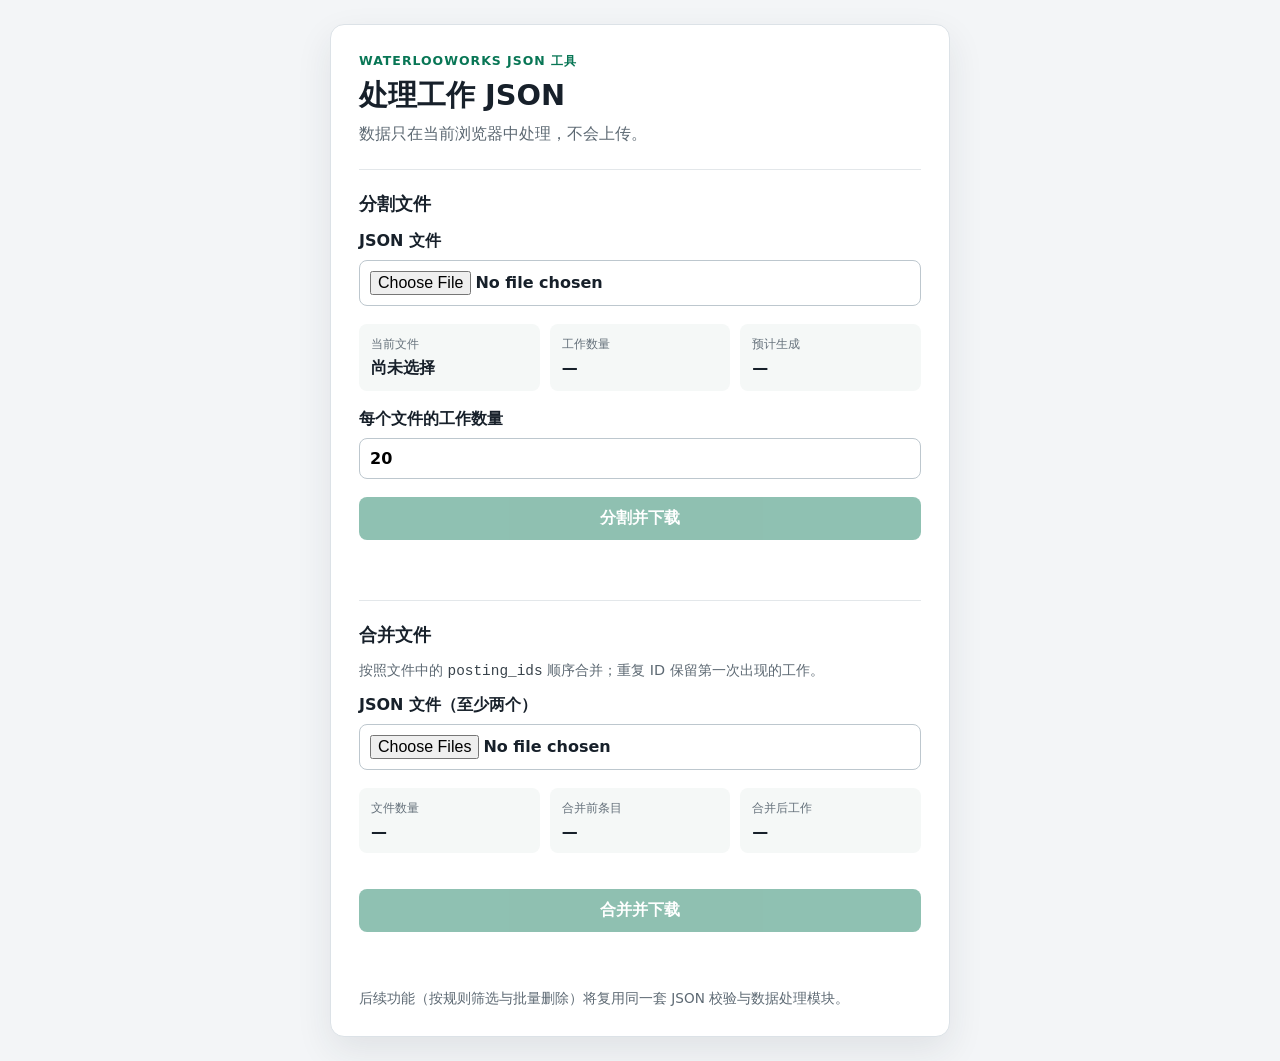
==== json-tool/index.html @ b8cc5d63 "Initial commit" ====
<!doctype html>
<html lang="zh-CN">
<head>
  <meta charset="utf-8">
  <meta name="viewport" content="width=device-width, initial-scale=1">
  <title>WaterlooWorks JSON 工具</title>
  <link rel="stylesheet" href="styles.css">
</head>
<body>
  <main class="panel">
    <header>
      <p class="eyebrow">WaterlooWorks JSON 工具</p>
      <h1>处理工作 JSON</h1>
      <p>数据只在当前浏览器中处理，不会上传。</p>
    </header>

    <section class="tool" aria-labelledby="split-title">
      <h2 id="split-title">分割文件</h2>
      <label class="file-picker">
        <span>JSON 文件</span>
        <input id="json-file" type="file" accept="application/json,.json">
      </label>

      <dl class="summary" aria-live="polite">
        <div>
          <dt>当前文件</dt>
          <dd id="file-name">尚未选择</dd>
        </div>
        <div>
          <dt>工作数量</dt>
          <dd id="job-count">—</dd>
        </div>
        <div>
          <dt>预计生成</dt>
          <dd id="part-count">—</dd>
        </div>
      </dl>

      <label class="field">
        <span>每个文件的工作数量</span>
        <input id="chunk-size" type="number" min="1" step="1" value="20" inputmode="numeric">
      </label>

      <button id="split-button" type="button" disabled>分割并下载</button>
      <p id="status" class="status" role="status"></p>
    </section>

    <section class="tool" aria-labelledby="merge-title">
      <h2 id="merge-title">合并文件</h2>
      <p class="section-description">按照文件中的 <code>posting_ids</code> 顺序合并；重复 ID 保留第一次出现的工作。</p>
      <label class="file-picker">
        <span>JSON 文件（至少两个）</span>
        <input id="merge-files" type="file" accept="application/json,.json" multiple>
      </label>

      <dl class="summary" aria-live="polite">
        <div><dt>文件数量</dt><dd id="merge-file-count">—</dd></div>
        <div><dt>合并前条目</dt><dd id="merge-input-count">—</dd></div>
        <div><dt>合并后工作</dt><dd id="merge-output-count">—</dd></div>
      </dl>

      <button id="merge-button" type="button" disabled>合并并下载</button>
      <p id="merge-status" class="status" role="status"></p>
    </section>

    <p class="future-note">后续功能（按规则筛选与批量删除）将复用同一套 JSON 校验与数据处理模块。</p>
  </main>

  <script src="splitter-core.js"></script>
  <script src="app.js"></script>
</body>
</html>
---- json-tool/styles.css ----
:root {
  color-scheme: light;
  font-family: "Segoe UI", system-ui, sans-serif;
  color: #17202a;
  background: #f3f5f7;
}

* { box-sizing: border-box; }

body {
  margin: 0;
  min-height: 100vh;
  display: grid;
  place-items: center;
  padding: 24px;
}

.panel {
  width: min(620px, 100%);
  background: #fff;
  border: 1px solid #dce2e7;
  border-radius: 14px;
  padding: 28px;
  box-shadow: 0 14px 36px rgb(32 45 56 / 9%);
}

h1, h2, p { margin-top: 0; }
h1 { margin-bottom: 8px; font-size: 1.8rem; }
h2 { font-size: 1.1rem; }
header > p:not(.eyebrow), .future-note { color: #5d6973; }
.section-description { color: #5d6973; font-size: .9rem; }
code { color: #39434b; }

.eyebrow {
  margin-bottom: 6px;
  color: #087655;
  font-size: .78rem;
  font-weight: 700;
  letter-spacing: .08em;
  text-transform: uppercase;
}

.tool {
  margin-top: 24px;
  padding-top: 22px;
  border-top: 1px solid #e3e7ea;
}

.file-picker, .field {
  display: grid;
  gap: 8px;
  font-weight: 600;
}

input[type="file"], input[type="number"] {
  width: 100%;
  padding: 10px;
  border: 1px solid #bdc7ce;
  border-radius: 8px;
  background: #fff;
  font: inherit;
}

.summary {
  display: grid;
  grid-template-columns: repeat(3, 1fr);
  gap: 10px;
  margin: 18px 0;
}

.summary div {
  min-width: 0;
  padding: 12px;
  border-radius: 8px;
  background: #f5f8f7;
}

dt { color: #65717b; font-size: .78rem; }
dd { margin: 5px 0 0; overflow-wrap: anywhere; font-weight: 700; }

button {
  width: 100%;
  margin-top: 18px;
  padding: 11px 16px;
  border: 0;
  border-radius: 8px;
  color: #fff;
  background: #087655;
  font: inherit;
  font-weight: 700;
  cursor: pointer;
}

button:disabled { opacity: .45; cursor: not-allowed; }
.status { min-height: 1.5em; margin: 12px 0 0; color: #087655; }
.status.error { color: #b42318; }
.future-note { margin: 22px 0 0; font-size: .85rem; }

@media (max-width: 520px) {
  .panel { padding: 20px; }
  .summary { grid-template-columns: 1fr; }
}
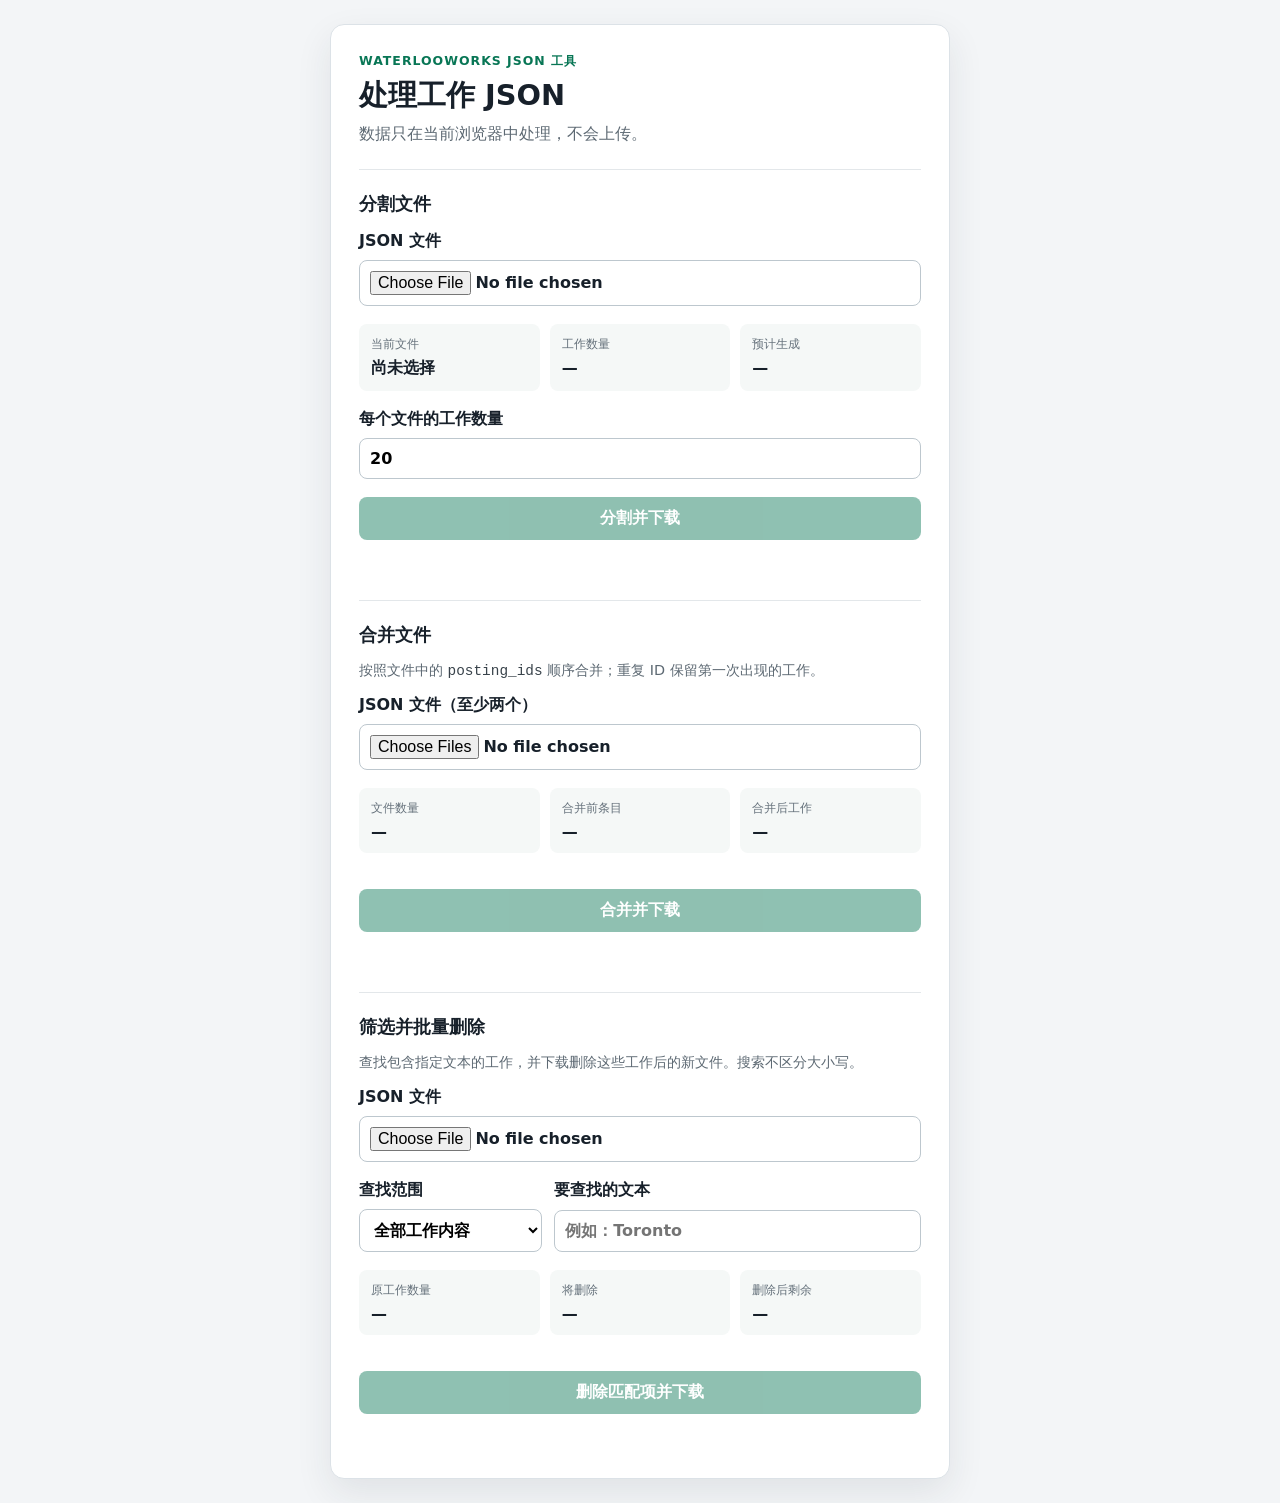
==== commit 9d536259: "Add batch job deletion tool" ====
--- a/json-tool/index.html
+++ b/json-tool/index.html
@@ -63,7 +63,42 @@
       <p id="merge-status" class="status" role="status"></p>
     </section>
 
-    <p class="future-note">后续功能（按规则筛选与批量删除）将复用同一套 JSON 校验与数据处理模块。</p>
+    <section class="tool" aria-labelledby="delete-title">
+      <h2 id="delete-title">筛选并批量删除</h2>
+      <p class="section-description">查找包含指定文本的工作，并下载删除这些工作后的新文件。搜索不区分大小写。</p>
+      <label class="file-picker">
+        <span>JSON 文件</span>
+        <input id="delete-file" type="file" accept="application/json,.json">
+      </label>
+
+      <div class="rule-fields">
+        <label class="field">
+          <span>查找范围</span>
+          <select id="delete-field">
+            <option value="all">全部工作内容</option>
+            <option value="posting_id">工作 ID</option>
+            <option value="title">职位名称</option>
+            <option value="organization">公司名称</option>
+            <option value="division">部门</option>
+            <option value="city">城市</option>
+            <option value="raw_text">原始文本</option>
+          </select>
+        </label>
+        <label class="field">
+          <span>要查找的文本</span>
+          <input id="delete-query" type="text" placeholder="例如：Toronto">
+        </label>
+      </div>
+
+      <dl class="summary" aria-live="polite">
+        <div><dt>原工作数量</dt><dd id="delete-input-count">—</dd></div>
+        <div><dt>将删除</dt><dd id="delete-match-count">—</dd></div>
+        <div><dt>删除后剩余</dt><dd id="delete-output-count">—</dd></div>
+      </dl>
+
+      <button id="delete-button" type="button" disabled>删除匹配项并下载</button>
+      <p id="delete-status" class="status" role="status"></p>
+    </section>
   </main>
 
   <script src="splitter-core.js"></script>
--- a/json-tool/styles.css
+++ b/json-tool/styles.css
@@ -52,13 +52,20 @@
   font-weight: 600;
 }
 
-input[type="file"], input[type="number"] {
+input[type="file"], input[type="number"], input[type="text"], select {
   width: 100%;
   padding: 10px;
   border: 1px solid #bdc7ce;
   border-radius: 8px;
   background: #fff;
   font: inherit;
+}
+
+.rule-fields {
+  display: grid;
+  grid-template-columns: 1fr 2fr;
+  gap: 12px;
+  margin-top: 18px;
 }
 
 .summary {
@@ -99,4 +106,5 @@
 @media (max-width: 520px) {
   .panel { padding: 20px; }
   .summary { grid-template-columns: 1fr; }
+  .rule-fields { grid-template-columns: 1fr; }
 }
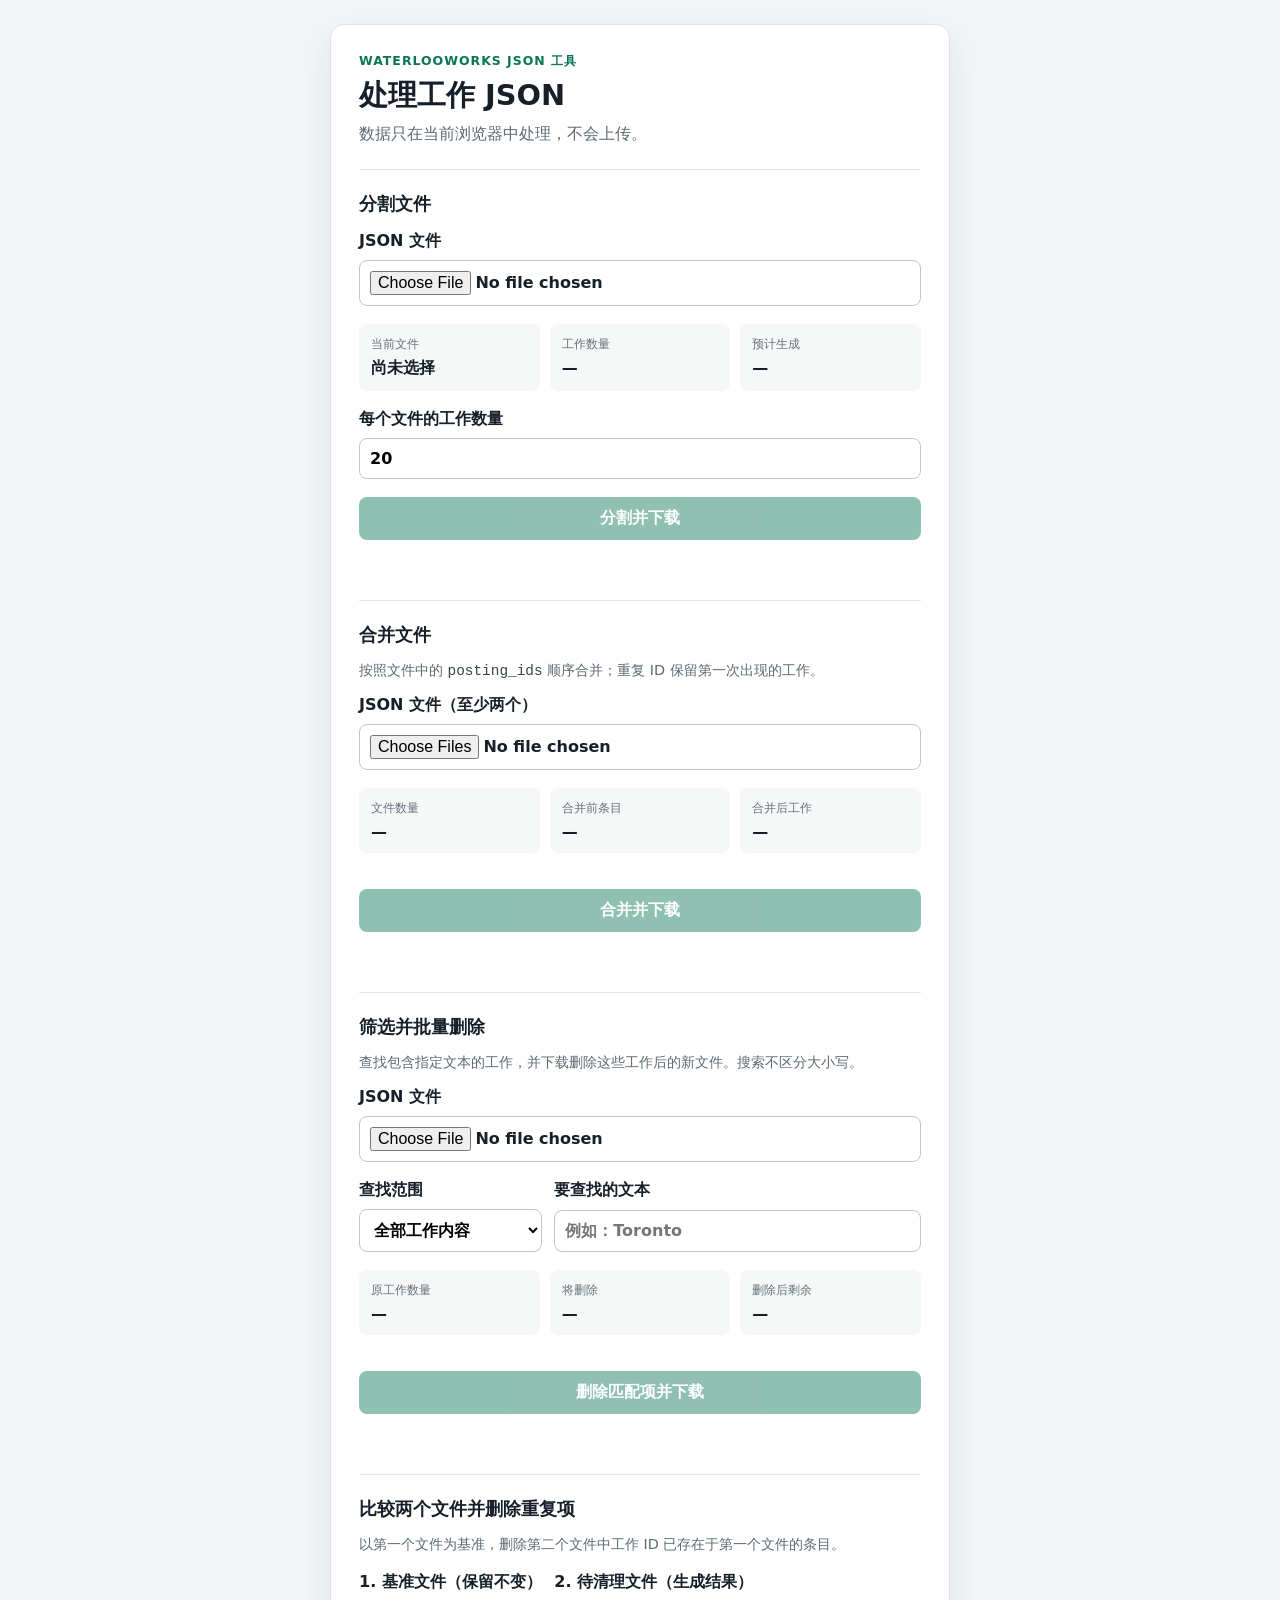
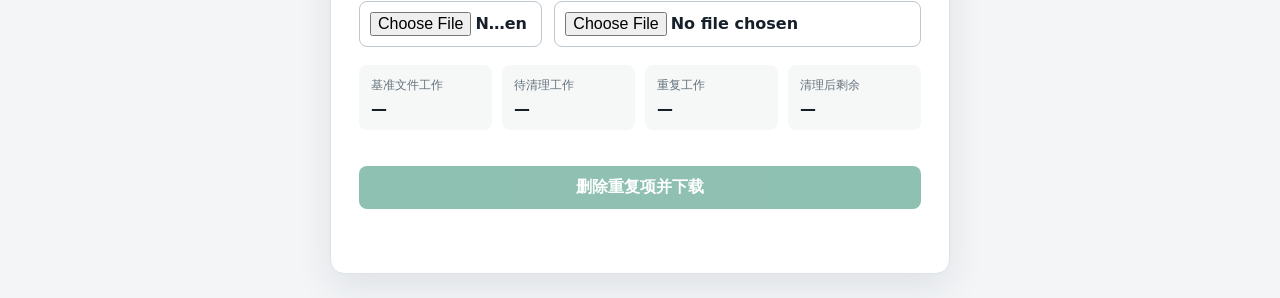
==== commit 942b4306: "Add cross-file job deduplication" ====
--- a/json-tool/index.html
+++ b/json-tool/index.html
@@ -99,6 +99,31 @@
       <button id="delete-button" type="button" disabled>删除匹配项并下载</button>
       <p id="delete-status" class="status" role="status"></p>
     </section>
+
+    <section class="tool" aria-labelledby="compare-title">
+      <h2 id="compare-title">比较两个文件并删除重复项</h2>
+      <p class="section-description">以第一个文件为基准，删除第二个文件中工作 ID 已存在于第一个文件的条目。</p>
+      <div class="rule-fields">
+        <label class="file-picker">
+          <span>1. 基准文件（保留不变）</span>
+          <input id="compare-reference-file" type="file" accept="application/json,.json">
+        </label>
+        <label class="file-picker">
+          <span>2. 待清理文件（生成结果）</span>
+          <input id="compare-target-file" type="file" accept="application/json,.json">
+        </label>
+      </div>
+
+      <dl class="summary four" aria-live="polite">
+        <div><dt>基准文件工作</dt><dd id="compare-reference-count">—</dd></div>
+        <div><dt>待清理工作</dt><dd id="compare-target-count">—</dd></div>
+        <div><dt>重复工作</dt><dd id="compare-duplicate-count">—</dd></div>
+        <div><dt>清理后剩余</dt><dd id="compare-output-count">—</dd></div>
+      </dl>
+
+      <button id="compare-button" type="button" disabled>删除重复项并下载</button>
+      <p id="compare-status" class="status" role="status"></p>
+    </section>
   </main>
 
   <script src="splitter-core.js"></script>
--- a/json-tool/styles.css
+++ b/json-tool/styles.css
@@ -75,6 +75,8 @@
   margin: 18px 0;
 }
 
+.summary.four { grid-template-columns: repeat(4, 1fr); }
+
 .summary div {
   min-width: 0;
   padding: 12px;
@@ -106,5 +108,6 @@
 @media (max-width: 520px) {
   .panel { padding: 20px; }
   .summary { grid-template-columns: 1fr; }
+  .summary.four { grid-template-columns: 1fr; }
   .rule-fields { grid-template-columns: 1fr; }
 }
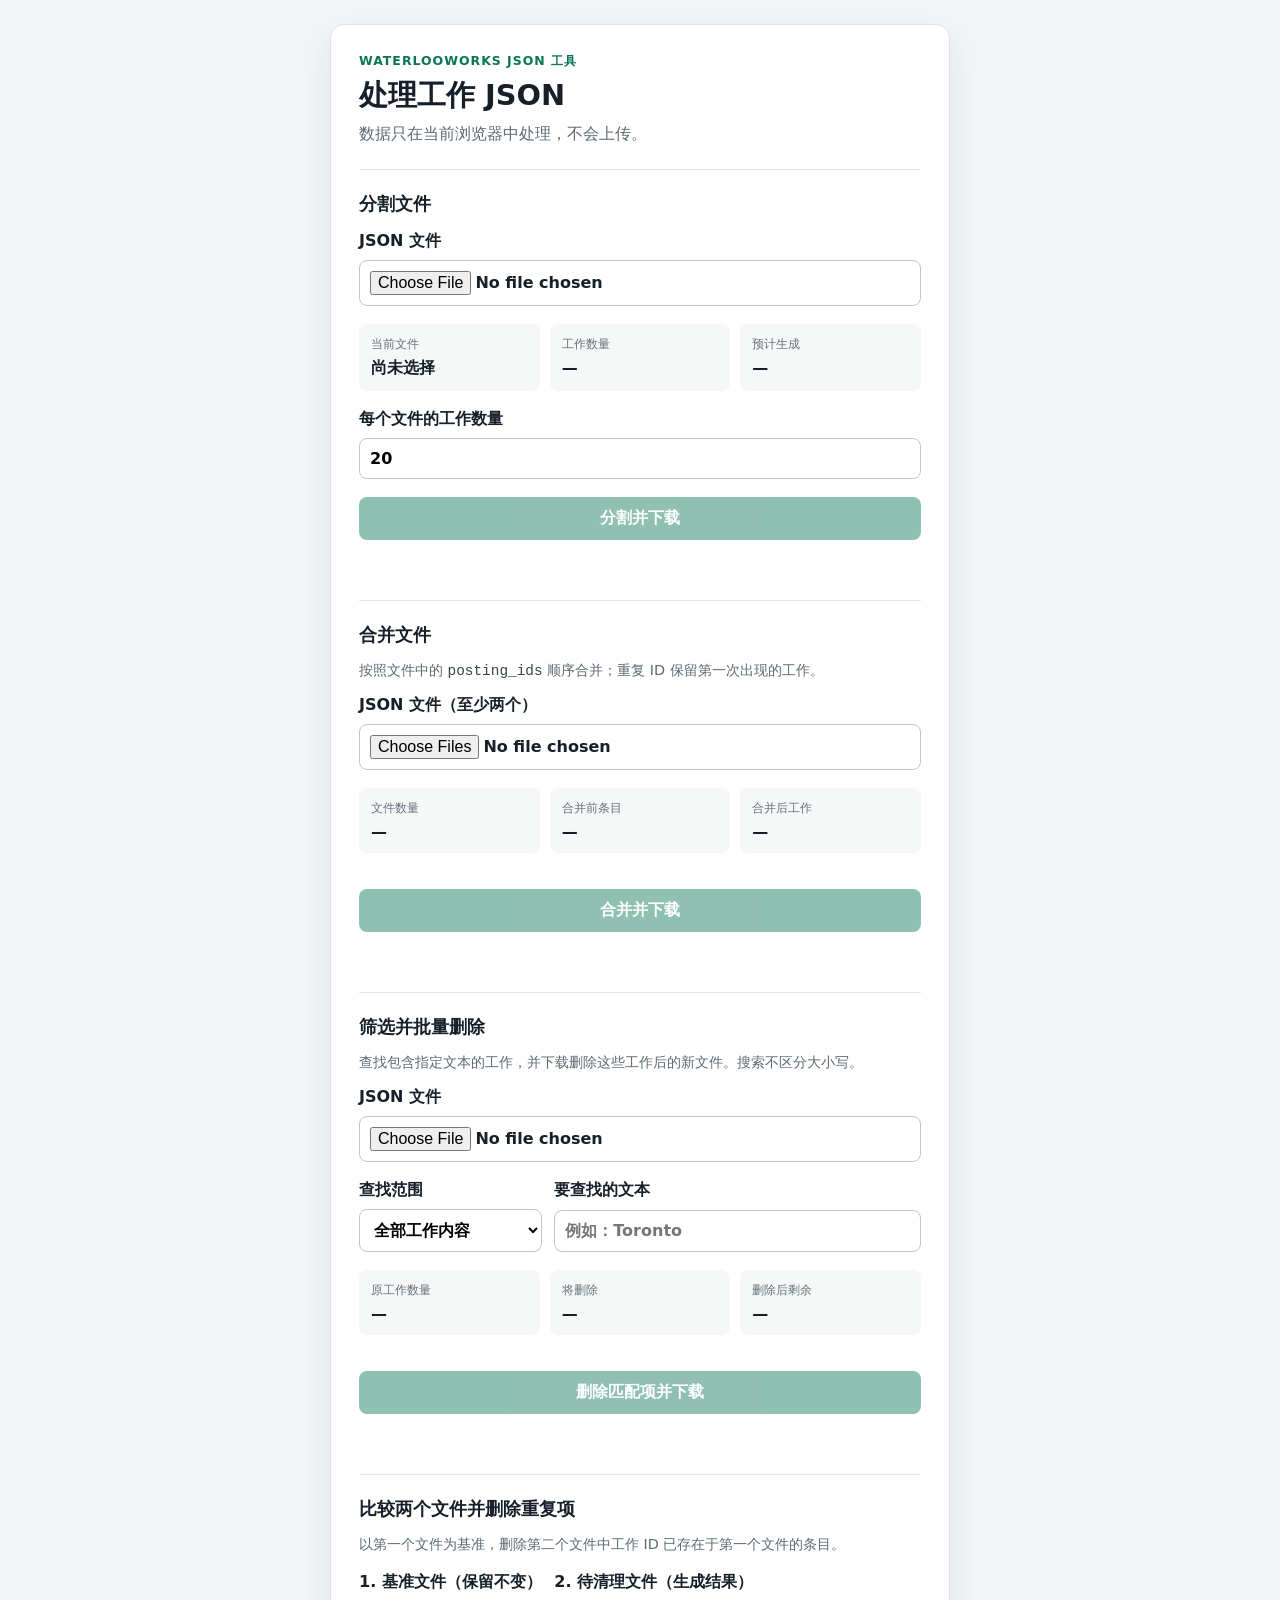
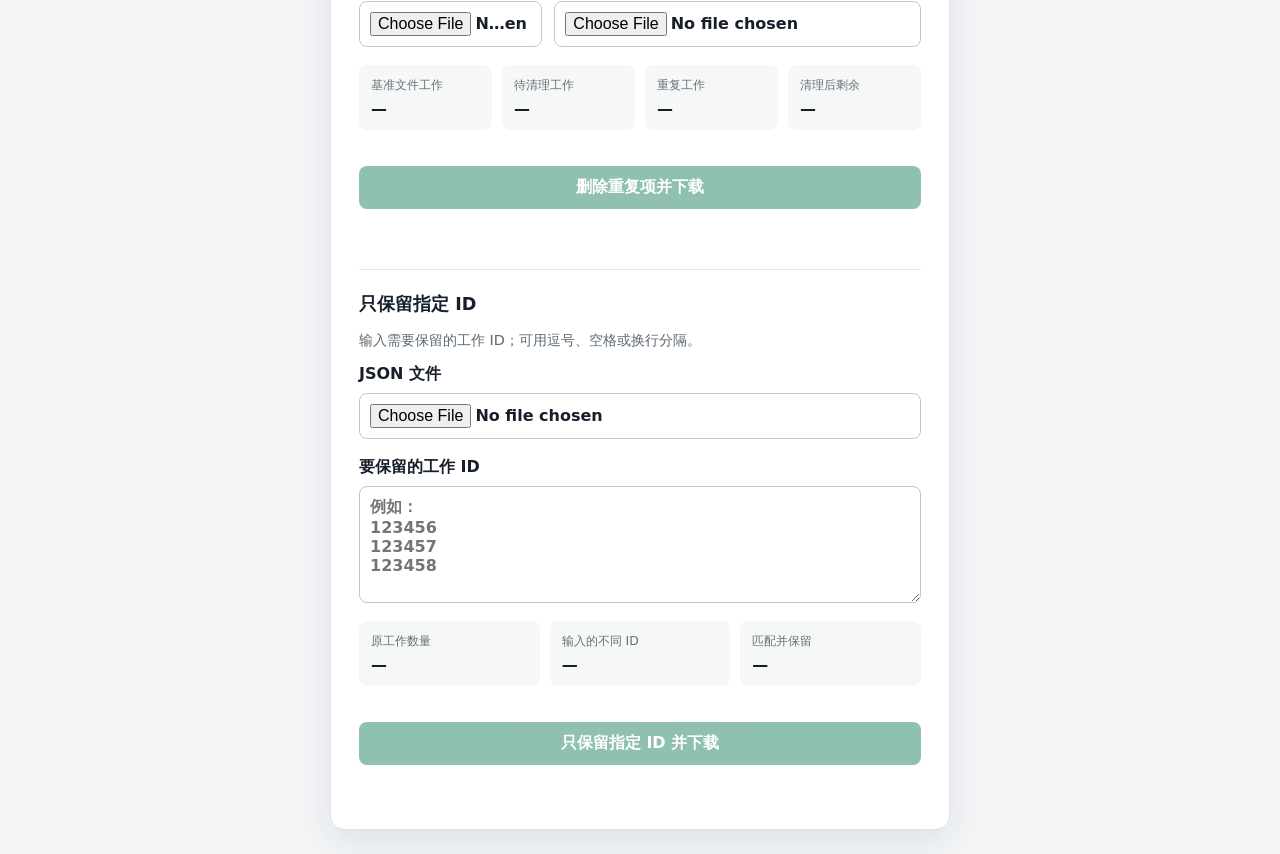
==== commit df7d174a: "Add job ID selection filter" ====
--- a/json-tool/index.html
+++ b/json-tool/index.html
@@ -124,6 +124,28 @@
       <button id="compare-button" type="button" disabled>删除重复项并下载</button>
       <p id="compare-status" class="status" role="status"></p>
     </section>
+
+    <section class="tool" aria-labelledby="keep-title">
+      <h2 id="keep-title">只保留指定 ID</h2>
+      <p class="section-description">输入需要保留的工作 ID；可用逗号、空格或换行分隔。</p>
+      <label class="file-picker">
+        <span>JSON 文件</span>
+        <input id="keep-file" type="file" accept="application/json,.json">
+      </label>
+      <label class="field text-area-field">
+        <span>要保留的工作 ID</span>
+        <textarea id="keep-ids" rows="5" placeholder="例如：&#10;123456&#10;123457&#10;123458"></textarea>
+      </label>
+
+      <dl class="summary" aria-live="polite">
+        <div><dt>原工作数量</dt><dd id="keep-input-count">—</dd></div>
+        <div><dt>输入的不同 ID</dt><dd id="keep-requested-count">—</dd></div>
+        <div><dt>匹配并保留</dt><dd id="keep-output-count">—</dd></div>
+      </dl>
+
+      <button id="keep-button" type="button" disabled>只保留指定 ID 并下载</button>
+      <p id="keep-status" class="status" role="status"></p>
+    </section>
   </main>
 
   <script src="splitter-core.js"></script>
--- a/json-tool/styles.css
+++ b/json-tool/styles.css
@@ -52,7 +52,7 @@
   font-weight: 600;
 }
 
-input[type="file"], input[type="number"], input[type="text"], select {
+input[type="file"], input[type="number"], input[type="text"], select, textarea {
   width: 100%;
   padding: 10px;
   border: 1px solid #bdc7ce;
@@ -60,6 +60,9 @@
   background: #fff;
   font: inherit;
 }
+
+textarea { resize: vertical; }
+.text-area-field { margin-top: 18px; }
 
 .rule-fields {
   display: grid;
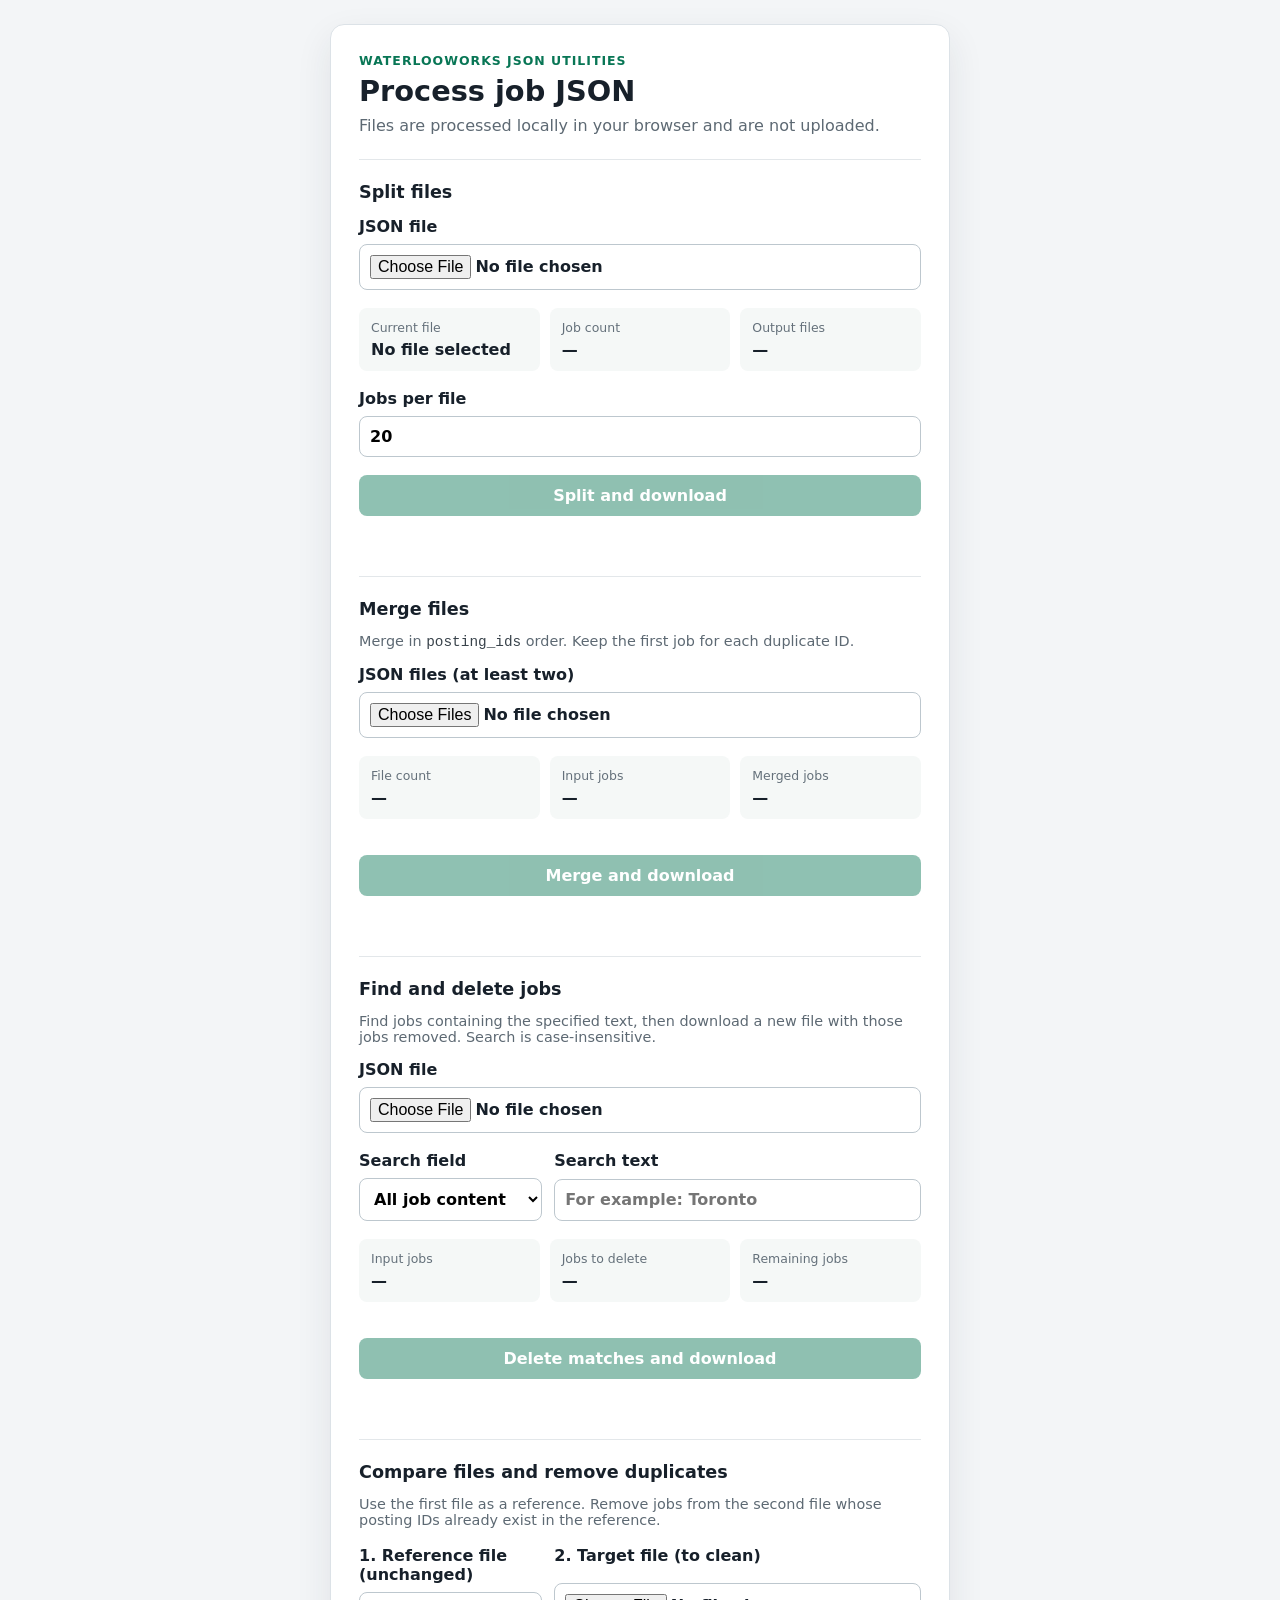
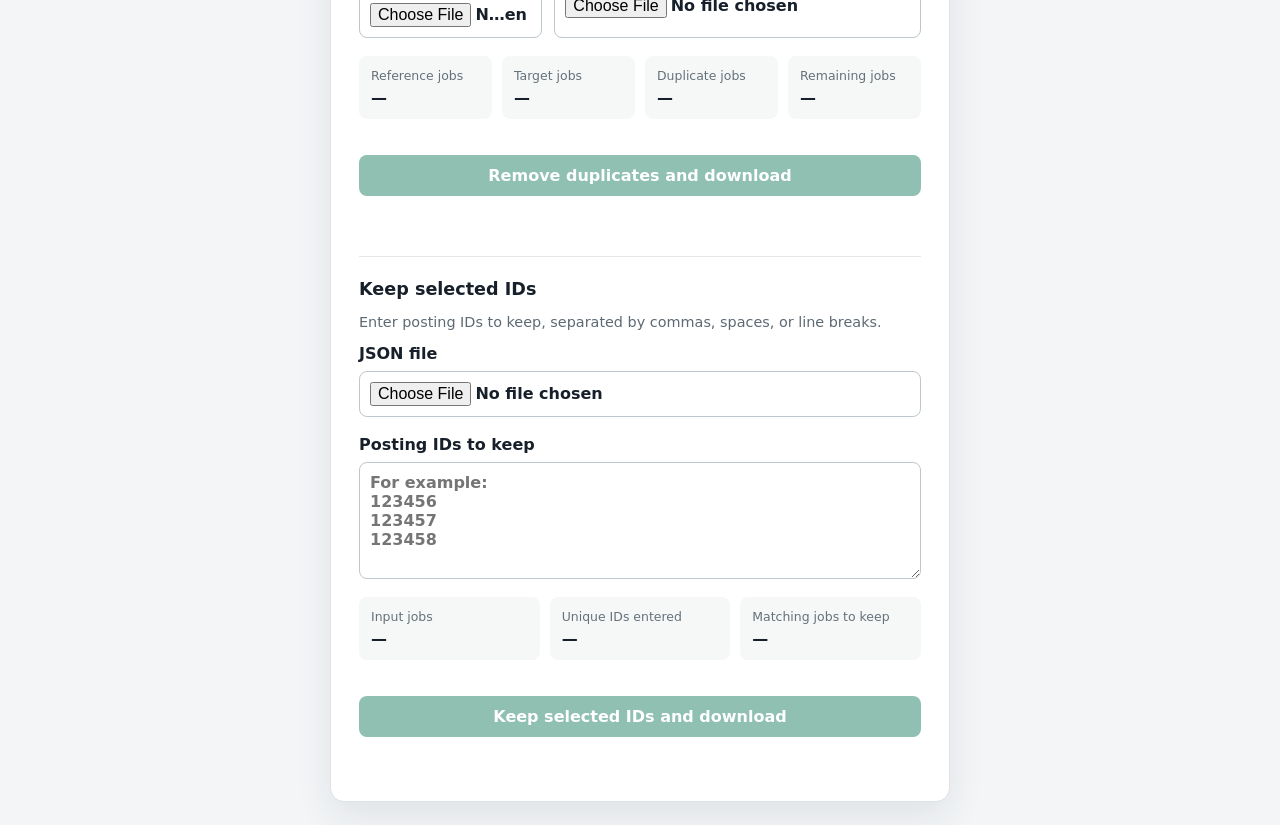
==== commit 9e125e63: "Translate remaining toolkit interface and validation messages to English" ====
--- a/json-tool/index.html
+++ b/json-tool/index.html
@@ -1,149 +1,149 @@
 <!doctype html>
-<html lang="zh-CN">
+<html lang="en">
 <head>
   <meta charset="utf-8">
   <meta name="viewport" content="width=device-width, initial-scale=1">
-  <title>WaterlooWorks JSON 工具</title>
+  <title>WaterlooWorks JSON Utilities</title>
   <link rel="stylesheet" href="styles.css">
 </head>
 <body>
   <main class="panel">
     <header>
-      <p class="eyebrow">WaterlooWorks JSON 工具</p>
-      <h1>处理工作 JSON</h1>
-      <p>数据只在当前浏览器中处理，不会上传。</p>
+      <p class="eyebrow">WaterlooWorks JSON Utilities</p>
+      <h1>Process job JSON</h1>
+      <p>Files are processed locally in your browser and are not uploaded.</p>
     </header>
 
     <section class="tool" aria-labelledby="split-title">
-      <h2 id="split-title">分割文件</h2>
+      <h2 id="split-title">Split files</h2>
       <label class="file-picker">
-        <span>JSON 文件</span>
+        <span>JSON file</span>
         <input id="json-file" type="file" accept="application/json,.json">
       </label>
 
       <dl class="summary" aria-live="polite">
         <div>
-          <dt>当前文件</dt>
-          <dd id="file-name">尚未选择</dd>
+          <dt>Current file</dt>
+          <dd id="file-name">No file selected</dd>
         </div>
         <div>
-          <dt>工作数量</dt>
+          <dt>Job count</dt>
           <dd id="job-count">—</dd>
         </div>
         <div>
-          <dt>预计生成</dt>
+          <dt>Output files</dt>
           <dd id="part-count">—</dd>
         </div>
       </dl>
 
       <label class="field">
-        <span>每个文件的工作数量</span>
+        <span>Jobs per file</span>
         <input id="chunk-size" type="number" min="1" step="1" value="20" inputmode="numeric">
       </label>
 
-      <button id="split-button" type="button" disabled>分割并下载</button>
+      <button id="split-button" type="button" disabled>Split and download</button>
       <p id="status" class="status" role="status"></p>
     </section>
 
     <section class="tool" aria-labelledby="merge-title">
-      <h2 id="merge-title">合并文件</h2>
-      <p class="section-description">按照文件中的 <code>posting_ids</code> 顺序合并；重复 ID 保留第一次出现的工作。</p>
+      <h2 id="merge-title">Merge files</h2>
+      <p class="section-description">Merge in <code>posting_ids</code> order. Keep the first job for each duplicate ID.</p>
       <label class="file-picker">
-        <span>JSON 文件（至少两个）</span>
+        <span>JSON files (at least two)</span>
         <input id="merge-files" type="file" accept="application/json,.json" multiple>
       </label>
 
       <dl class="summary" aria-live="polite">
-        <div><dt>文件数量</dt><dd id="merge-file-count">—</dd></div>
-        <div><dt>合并前条目</dt><dd id="merge-input-count">—</dd></div>
-        <div><dt>合并后工作</dt><dd id="merge-output-count">—</dd></div>
+        <div><dt>File count</dt><dd id="merge-file-count">—</dd></div>
+        <div><dt>Input jobs</dt><dd id="merge-input-count">—</dd></div>
+        <div><dt>Merged jobs</dt><dd id="merge-output-count">—</dd></div>
       </dl>
 
-      <button id="merge-button" type="button" disabled>合并并下载</button>
+      <button id="merge-button" type="button" disabled>Merge and download</button>
       <p id="merge-status" class="status" role="status"></p>
     </section>
 
     <section class="tool" aria-labelledby="delete-title">
-      <h2 id="delete-title">筛选并批量删除</h2>
-      <p class="section-description">查找包含指定文本的工作，并下载删除这些工作后的新文件。搜索不区分大小写。</p>
+      <h2 id="delete-title">Find and delete jobs</h2>
+      <p class="section-description">Find jobs containing the specified text, then download a new file with those jobs removed. Search is case-insensitive.</p>
       <label class="file-picker">
-        <span>JSON 文件</span>
+        <span>JSON file</span>
         <input id="delete-file" type="file" accept="application/json,.json">
       </label>
 
       <div class="rule-fields">
         <label class="field">
-          <span>查找范围</span>
+          <span>Search field</span>
           <select id="delete-field">
-            <option value="all">全部工作内容</option>
-            <option value="posting_id">工作 ID</option>
-            <option value="title">职位名称</option>
-            <option value="organization">公司名称</option>
-            <option value="division">部门</option>
-            <option value="city">城市</option>
-            <option value="raw_text">原始文本</option>
+            <option value="all">All job content</option>
+            <option value="posting_id">Posting ID</option>
+            <option value="title">Job title</option>
+            <option value="organization">Organization</option>
+            <option value="division">Division</option>
+            <option value="city">City</option>
+            <option value="raw_text">Combined row text</option>
           </select>
         </label>
         <label class="field">
-          <span>要查找的文本</span>
-          <input id="delete-query" type="text" placeholder="例如：Toronto">
+          <span>Search text</span>
+          <input id="delete-query" type="text" placeholder="For example: Toronto">
         </label>
       </div>
 
       <dl class="summary" aria-live="polite">
-        <div><dt>原工作数量</dt><dd id="delete-input-count">—</dd></div>
-        <div><dt>将删除</dt><dd id="delete-match-count">—</dd></div>
-        <div><dt>删除后剩余</dt><dd id="delete-output-count">—</dd></div>
+        <div><dt>Input jobs</dt><dd id="delete-input-count">—</dd></div>
+        <div><dt>Jobs to delete</dt><dd id="delete-match-count">—</dd></div>
+        <div><dt>Remaining jobs</dt><dd id="delete-output-count">—</dd></div>
       </dl>
 
-      <button id="delete-button" type="button" disabled>删除匹配项并下载</button>
+      <button id="delete-button" type="button" disabled>Delete matches and download</button>
       <p id="delete-status" class="status" role="status"></p>
     </section>
 
     <section class="tool" aria-labelledby="compare-title">
-      <h2 id="compare-title">比较两个文件并删除重复项</h2>
-      <p class="section-description">以第一个文件为基准，删除第二个文件中工作 ID 已存在于第一个文件的条目。</p>
+      <h2 id="compare-title">Compare files and remove duplicates</h2>
+      <p class="section-description">Use the first file as a reference. Remove jobs from the second file whose posting IDs already exist in the reference.</p>
       <div class="rule-fields">
         <label class="file-picker">
-          <span>1. 基准文件（保留不变）</span>
+          <span>1. Reference file (unchanged)</span>
           <input id="compare-reference-file" type="file" accept="application/json,.json">
         </label>
         <label class="file-picker">
-          <span>2. 待清理文件（生成结果）</span>
+          <span>2. Target file (to clean)</span>
           <input id="compare-target-file" type="file" accept="application/json,.json">
         </label>
       </div>
 
       <dl class="summary four" aria-live="polite">
-        <div><dt>基准文件工作</dt><dd id="compare-reference-count">—</dd></div>
-        <div><dt>待清理工作</dt><dd id="compare-target-count">—</dd></div>
-        <div><dt>重复工作</dt><dd id="compare-duplicate-count">—</dd></div>
-        <div><dt>清理后剩余</dt><dd id="compare-output-count">—</dd></div>
+        <div><dt>Reference jobs</dt><dd id="compare-reference-count">—</dd></div>
+        <div><dt>Target jobs</dt><dd id="compare-target-count">—</dd></div>
+        <div><dt>Duplicate jobs</dt><dd id="compare-duplicate-count">—</dd></div>
+        <div><dt>Remaining jobs</dt><dd id="compare-output-count">—</dd></div>
       </dl>
 
-      <button id="compare-button" type="button" disabled>删除重复项并下载</button>
+      <button id="compare-button" type="button" disabled>Remove duplicates and download</button>
       <p id="compare-status" class="status" role="status"></p>
     </section>
 
     <section class="tool" aria-labelledby="keep-title">
-      <h2 id="keep-title">只保留指定 ID</h2>
-      <p class="section-description">输入需要保留的工作 ID；可用逗号、空格或换行分隔。</p>
+      <h2 id="keep-title">Keep selected IDs</h2>
+      <p class="section-description">Enter posting IDs to keep, separated by commas, spaces, or line breaks.</p>
       <label class="file-picker">
-        <span>JSON 文件</span>
+        <span>JSON file</span>
         <input id="keep-file" type="file" accept="application/json,.json">
       </label>
       <label class="field text-area-field">
-        <span>要保留的工作 ID</span>
-        <textarea id="keep-ids" rows="5" placeholder="例如：&#10;123456&#10;123457&#10;123458"></textarea>
+        <span>Posting IDs to keep</span>
+        <textarea id="keep-ids" rows="5" placeholder="For example:&#10;123456&#10;123457&#10;123458"></textarea>
       </label>
 
       <dl class="summary" aria-live="polite">
-        <div><dt>原工作数量</dt><dd id="keep-input-count">—</dd></div>
-        <div><dt>输入的不同 ID</dt><dd id="keep-requested-count">—</dd></div>
-        <div><dt>匹配并保留</dt><dd id="keep-output-count">—</dd></div>
+        <div><dt>Input jobs</dt><dd id="keep-input-count">—</dd></div>
+        <div><dt>Unique IDs entered</dt><dd id="keep-requested-count">—</dd></div>
+        <div><dt>Matching jobs to keep</dt><dd id="keep-output-count">—</dd></div>
       </dl>
 
-      <button id="keep-button" type="button" disabled>只保留指定 ID 并下载</button>
+      <button id="keep-button" type="button" disabled>Keep selected IDs and download</button>
       <p id="keep-status" class="status" role="status"></p>
     </section>
   </main>
